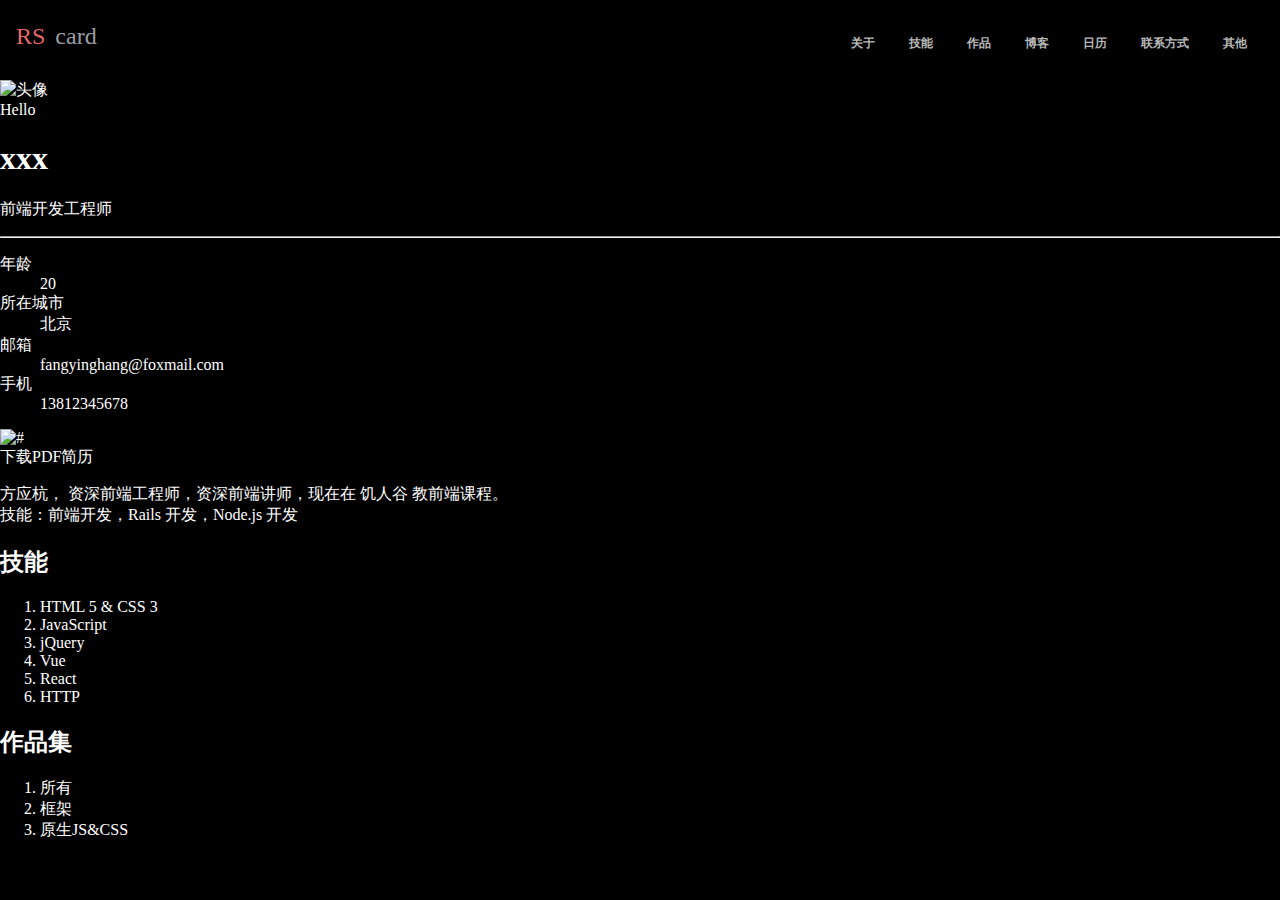
==== index.html @ 77efae64 "f" ====
<!DOCTYPE html>
 <html>
  <head>
   <title>个人简历</title>
   <link rel="stylesheet" href="a.css">
  </head>
   <body>
     <div class="topNavBar clearfix">
     <a class="logo" href="#" alt=logo style="float:left">
         <span class="rs">RS</span>
         <span class="card">card</span>
     </a>
     <nav style="float:right">
         <ul class="clearfix">
            <li><a href="#">关于</a></li>
            <li><a href="#">技能</a></li>
            <li><a href="#">作品</a></li>
            <li><a href="#">博客</a></li>
            <li><a href="#">日历</a></li>
            <li><a href="#">联系方式</a></li>
            <li><a href="#">其他</a></li>
         </ul>
     </nav>
    </div>
     <div class="banner" style="background-image: url(#)">
     </div>
     <main>
         <div class="card">
        <div class="picture">
            <img src="#" alt="头像">
        </div> 
        <div class="text">
            <div class="profile">
            <span class="welcome">Hello</span>
            <h1>xxx</h1>
            <p>前端开发工程师</p>
            <hr>
            <dl>
                <dt>年龄</dt>
                <dd>20</dd>
                <dt>所在城市</dt>
                <dd>北京</dd>
                <dt>邮箱</dt>
                <dd>fangyinghang@foxmail.com</dd>
                <dt>手机</dt>
                <dd>13812345678</dd>
            </dl>
          </div>
           <footer class="media">
               <a href="#"><img src="#" alt="#"></a>
               <a href=""><img src="" alt=""></a>
               <a href=""><img src="" alt=""></a>
               <a href=""><img src="" alt=""></a>
               <a href=""><img src="" alt=""></a>
               <a href=""><img src="" alt=""></a>
               <a href=""><img src="" alt=""></a>

           </footer>
        </div>
        </div>
        <a class="button" href="#">下载PDF简历</a>
     
       <p>
            方应杭， 资深前端工程师，资深前端讲师，现在在 饥人谷 教前端课程。<br>
            技能：前端开发，Rails 开发，Node.js 开发
       </p>
        </main>
        <section>
            <h2>技能</h2>
            <ol>
                <li>HTML 5 &amp; CSS 3</li>
                <li>JavaScript</li>
                <li>jQuery</li>
                <li>Vue</li>
                <li>React</li>
                <li>HTTP</li>
            </ol>
        </section>
        <section>
            <h2>作品集</h2>
             <nav>
                 <ol>
                     <li>所有</li>
                     <li>框架</li>
                     <li>原生JS&amp;CSS</li>
                 </ol>
             </nav>
             <div class="jobs">
                 <div class="big"></div>
                 <div class="small"></div>
                 <div class="small"></div>
             </div>
        </section>
   </body>
   </html>
---- a.css ----
body{
    background: black;
    color:white;
    margin: 0;
}
a{
    color: inherit;
    text-decoration: none;
}
.clearfix::after {
    content: "";
    display: block;
    clear: both;
}
.topNavBar{
    padding: 20px 16px 20px 16px;
}

.topNavBar>nav{
    padding-top:7px;
}
.topNavBar>nav>ul{
    list-style: none;
    margin: 0;
    padding: 0;

}
.topNavBar>nav>ul>li{
    float: left;
    margin-left: 17px;
    margin-right: 17px; 
}
.topNavBar>nav>ul>li>a{
    font-size: 12px;
    color: #b7b7b7;
    text-decoration: none;
    font-weight: bold;
    border-bottom: 3px solid transparent;
    border-top: 3px solid transparent;
    padding-top: 5px;
    padding-bottom: 5px;
    display: block;
}
.topNavBar>nav>ul>li>a:hover{
    border-bottom: 3px solid #e06567;
}
.topNavBar .logo{
    font-size: 24px;
    font-family: 'Arial Black';
    padding-top:  3px;
    padding-bottom: 4px;
}
.topNavBar .logo .rs{
    margin-right: 4px;
    color:#E6686A;
}
.topNavBar .logo .card{
    font-size: 24px;
    color: #9A9Da2;
}
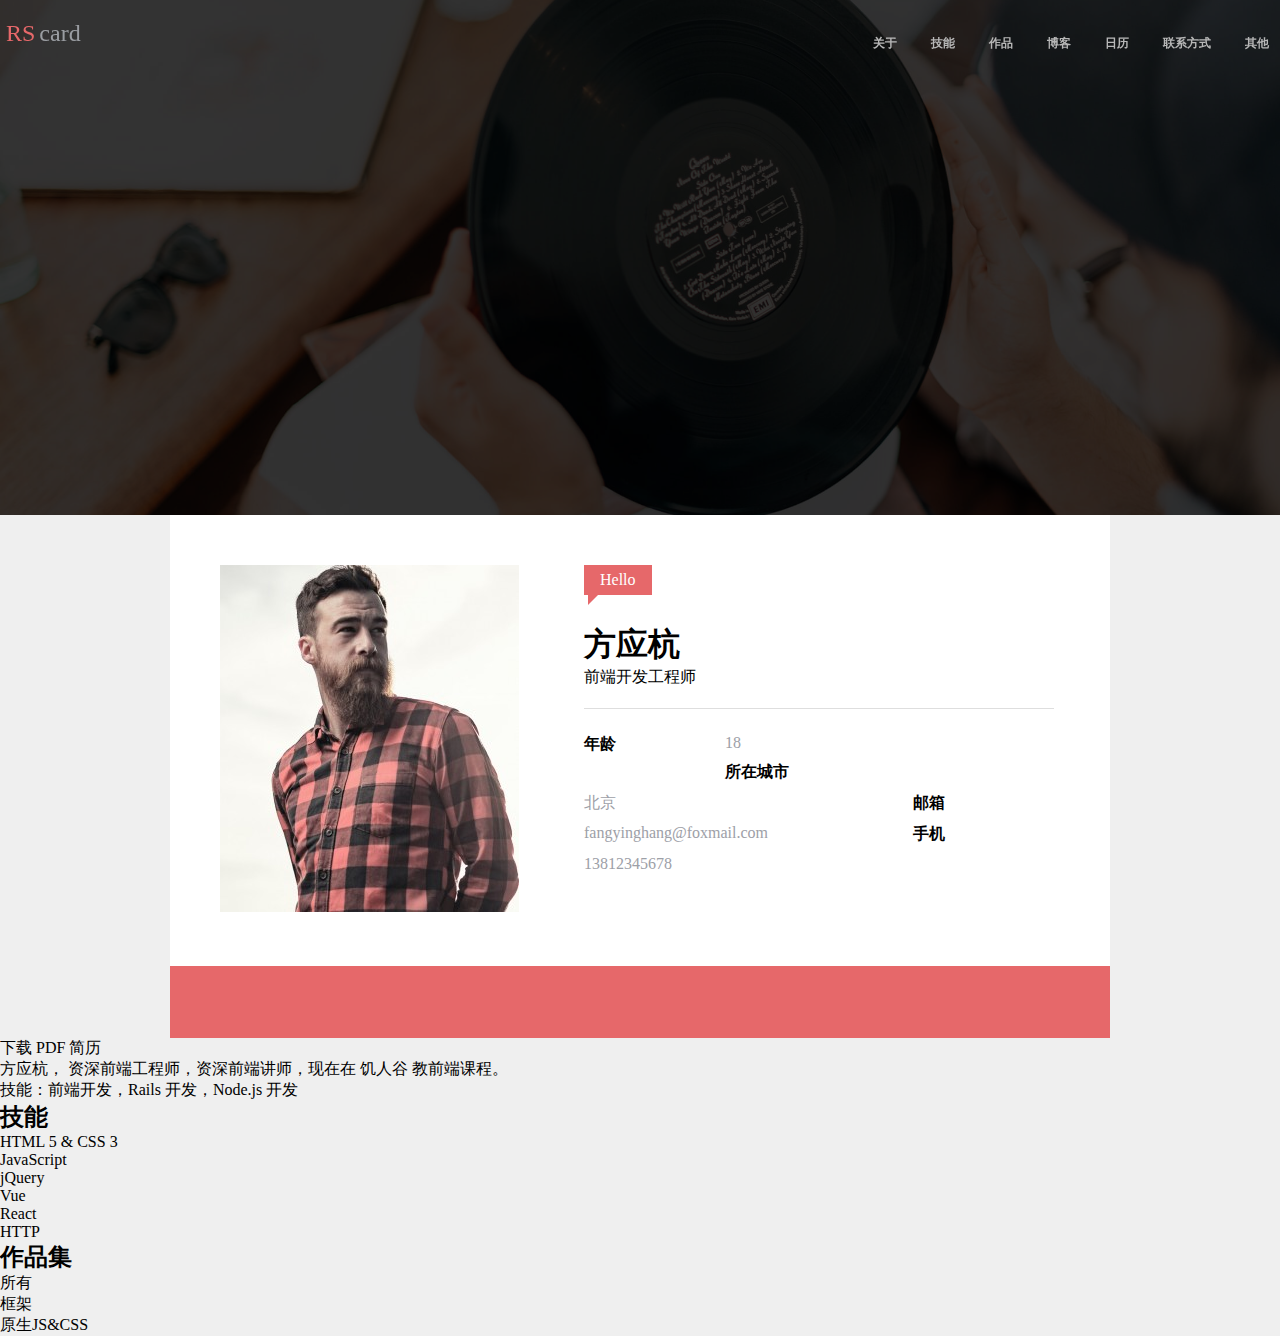
==== commit dafe465a: "first commit" ====
--- a/index.html
+++ b/index.html
@@ -1,95 +1,109 @@
-<!DOCTYPE html>
- <html>
-  <head>
-   <title>个人简历</title>
-   <link rel="stylesheet" href="a.css">
-  </head>
-   <body>
-     <div class="topNavBar clearfix">
-     <a class="logo" href="#" alt=logo style="float:left">
-         <span class="rs">RS</span>
-         <span class="card">card</span>
-     </a>
-     <nav style="float:right">
-         <ul class="clearfix">
-            <li><a href="#">关于</a></li>
-            <li><a href="#">技能</a></li>
-            <li><a href="#">作品</a></li>
-            <li><a href="#">博客</a></li>
-            <li><a href="#">日历</a></li>
-            <li><a href="#">联系方式</a></li>
-            <li><a href="#">其他</a></li>
-         </ul>
-     </nav>
-    </div>
-     <div class="banner" style="background-image: url(#)">
-     </div>
-     <main>
-         <div class="card">
-        <div class="picture">
-            <img src="#" alt="头像">
-        </div> 
-        <div class="text">
-            <div class="profile">
-            <span class="welcome">Hello</span>
-            <h1>xxx</h1>
-            <p>前端开发工程师</p>
-            <hr>
-            <dl>
-                <dt>年龄</dt>
-                <dd>20</dd>
-                <dt>所在城市</dt>
-                <dd>北京</dd>
-                <dt>邮箱</dt>
-                <dd>fangyinghang@foxmail.com</dd>
-                <dt>手机</dt>
-                <dd>13812345678</dd>
-            </dl>
-          </div>
-           <footer class="media">
-               <a href="#"><img src="#" alt="#"></a>
-               <a href=""><img src="" alt=""></a>
-               <a href=""><img src="" alt=""></a>
-               <a href=""><img src="" alt=""></a>
-               <a href=""><img src="" alt=""></a>
-               <a href=""><img src="" alt=""></a>
-               <a href=""><img src="" alt=""></a>
-
-           </footer>
-        </div>
-        </div>
-        <a class="button" href="#">下载PDF简历</a>
-     
-       <p>
-            方应杭， 资深前端工程师，资深前端讲师，现在在 饥人谷 教前端课程。<br>
-            技能：前端开发，Rails 开发，Node.js 开发
-       </p>
-        </main>
-        <section>
-            <h2>技能</h2>
-            <ol>
-                <li>HTML 5 &amp; CSS 3</li>
-                <li>JavaScript</li>
-                <li>jQuery</li>
-                <li>Vue</li>
-                <li>React</li>
-                <li>HTTP</li>
-            </ol>
-        </section>
-        <section>
-            <h2>作品集</h2>
-             <nav>
-                 <ol>
-                     <li>所有</li>
-                     <li>框架</li>
-                     <li>原生JS&amp;CSS</li>
-                 </ol>
-             </nav>
-             <div class="jobs">
-                 <div class="big"></div>
-                 <div class="small"></div>
-                 <div class="small"></div>
-             </div>
-        </section>
-   </body>
+<!DOCTYPE html>
+ <html>
+  <head>
+   <title>个人简历</title>
+   <link rel="stylesheet" href="a.css">
+   <script src="//at.alicdn.com/t/font_451045_32zbfqegtq3t0529.js"></script>
+  </head>
+   <body>
+     <div class="topNavBar clearfix">
+     <a class="logo" href="#" alt=logo>
+         <span class="rs">RS</span><span class="card">card</span>
+     </a>
+       <nav>
+         <ul class="clearfix">
+            <li><a href="#">关于</a></li>
+            <li><a href="#">技能</a></li>
+            <li><a href="#">作品</a></li>
+            <li><a href="#">博客</a></li>
+            <li><a href="#">日历</a></li>
+            <li><a href="#">联系方式</a></li>
+            <li><a href="#">其他</a></li>
+         </ul>
+       </nav>
+    </div>
+     <div class="banner">
+    <div class="mask"></div>
+  </div>
+  <main>
+    <div class="userCard">
+      <div class="pictureAndText clearfix">
+        <div class="picture">
+          <img src="./img/avatar.jpg" width=299 height=347 alt="头像">
+        </div>
+        <div class="text">
+          <span class="welcome">Hello
+            <span class="triangle"></span>
+          </span>
+          <h1>方应杭</h1>
+          <p>前端开发工程师</p>
+          <hr>
+          <dl>
+            <dt>年龄</dt>
+            <dd>18</dd>
+            <dt>所在城市</dt>
+            <dd>北京</dd>
+            <dt>邮箱</dt>
+            <dd>fangyinghang@foxmail.com</dd>
+            <dt>手机</dt>
+            <dd>13812345678</dd>
+          </dl>
+        </div>
+      </div>
+      <footer class="media">
+            <a href="#">
+              <svg class="icon" aria-hidden="true">
+                  <use xlink:href="#icon-github"></use>
+              </svg>
+            </a>
+            <a href="#">
+              <svg class="icon" aria-hidden="true">
+                  <use xlink:href="#icon-Ankerwebicon-"></use>
+              </svg>
+            </a>
+            <a href="#">
+              <svg class="icon" aria-hidden="true">
+                  <use xlink:href="#icon-weibo"></use>
+              </svg>
+            </a>
+          </footer>
+    </div>
+
+    <a class="button" href="#">下载 PDF 简历</a>
+
+    <p>
+      方应杭， 资深前端工程师，资深前端讲师，现在在 饥人谷 教前端课程。
+      <br> 技能：前端开发，Rails 开发，Node.js 开发
+    </p>
+
+  </main>
+  <section>
+    <h2>技能</h2>
+    <ol>
+      <li>HTML 5 &amp; CSS 3</li>
+      <li>JavaScript</li>
+      <li>jQuery</li>
+      <li>Vue</li>
+      <li>React</li>
+      <li>HTTP</li>
+    </ol>
+  </section>
+  <section>
+    <h2>作品集</h2>
+    <nav>
+      <ol>
+        <li>所有</li>
+        <li>框架</li>
+        <li>原生JS&amp;CSS</li>
+      </ol>
+    </nav>
+
+    <div class="jobs">
+      <div class="big"></div>
+      <div class="small"></div>
+      <div class="small"></div>
+    </div>
+
+  </section>
+   </body>
    </html>--- a/a.css
+++ b/a.css
@@ -1,60 +1,162 @@
-body{
-    background: black;
-    color:white;
-    margin: 0;
-}
-a{
-    color: inherit;
-    text-decoration: none;
-}
-.clearfix::after {
-    content: "";
-    display: block;
-    clear: both;
-}
-.topNavBar{
-    padding: 20px 16px 20px 16px;
-}
-
-.topNavBar>nav{
-    padding-top:7px;
-}
-.topNavBar>nav>ul{
-    list-style: none;
-    margin: 0;
-    padding: 0;
-
-}
-.topNavBar>nav>ul>li{
-    float: left;
-    margin-left: 17px;
-    margin-right: 17px; 
-}
-.topNavBar>nav>ul>li>a{
-    font-size: 12px;
-    color: #b7b7b7;
-    text-decoration: none;
-    font-weight: bold;
-    border-bottom: 3px solid transparent;
-    border-top: 3px solid transparent;
-    padding-top: 5px;
-    padding-bottom: 5px;
-    display: block;
-}
-.topNavBar>nav>ul>li>a:hover{
-    border-bottom: 3px solid #e06567;
-}
-.topNavBar .logo{
-    font-size: 24px;
-    font-family: 'Arial Black';
-    padding-top:  3px;
-    padding-bottom: 4px;
-}
-.topNavBar .logo .rs{
-    margin-right: 4px;
-    color:#E6686A;
-}
-.topNavBar .logo .card{
-    font-size: 24px;
-    color: #9A9Da2;
-}+body {
+    background: #efefef;
+    margin: 0;
+  }
+  a {
+    color: inherit;
+    text-decoration: none;
+  }
+  * {
+    margin: 0;
+    padding: 0;
+  }
+  hr{
+    height: 0;
+    border: none;
+    border-top: 1px solid #DEDEDE;
+  }
+  .clearfix::after {
+    content: '';
+    display: block;
+    clear: both;
+  }
+  
+  .topNavBar {
+    padding: 20px 0px 20px 6px;
+    position: fixed;
+    top: 0;
+    left: 0;
+    width: 100%;
+  }
+  .topNavBar-inner {
+    padding: 0 16px;
+  }
+  .topNavBar nav {
+      float: right;
+    padding-top: 7px;
+  }
+  .topNavBar nav > ul {
+    list-style: none;
+    margin: 0;
+    padding: 0;
+  }
+  .topNavBar nav > ul > li {
+    float: left;
+    margin-left: 17px;
+    margin-right: 17px;
+  }
+  .topNavBar nav > ul > li > a {
+    font-size: 12px;
+    color: #b7b7b7;
+    font-weight: bold;
+    border-top: 3px solid transparent;
+    border-bottom: 3px solid transparent;
+    padding-top: 5px;
+    padding-bottom: 5px;
+    display: block;
+  }
+  .topNavBar nav > ul > li > a:hover {
+    border-bottom: 3px solid #e06567;
+  }
+  
+  .topNavBar .logo {
+    font-size: 24px;
+    font-family: 'Arial Black';
+    padding-top: 3px;
+    padding-bottom: 4px;
+  }
+  .topNavBar .logo .rs {
+    margin-right: 4px;
+    color: #e6686a;
+  }
+  .topNavBar .logo .card {
+    color: #9a9da2;
+  }
+  .banner {
+    height: 515px;
+    background-image: url(./img/rs-cover.jpg);
+    background-position: center center;
+    background-size: cover;
+  }
+  .banner .mask {
+    height: 515px;
+    background-color: rgba(0, 0, 0, 0.8);
+  }
+  
+  .userCard {
+    max-width: 940px;
+    margin-left: auto;
+    margin-right: auto;
+    background-color: #ffffff;
+  }
+  .userCard .welcome {
+    background: #e6686a;
+    color: white;
+    display: inline-block;
+    padding: 4px 16px;
+    line-height: 22px;
+    position: relative;
+    margin-bottom: 10px;
+  }
+  .userCard .welcome .triangle {
+    display: block;
+    border: 10px solid transparent;
+    width: 0px;
+    border-left-color: #e6686a;
+    border-top-width: 0px;
+    position: absolute;
+    left: 4px;
+    top: 100%;
+  }
+  .userCard .picture {
+    float: left;
+  }
+  .userCard .text {
+    float: left;
+    margin-left: 65px;
+    width: 470px;
+  }
+  .userCard .text h1{
+    margin-top: 18px;
+  }
+  .userCard .text hr{
+    margin: 20px 0;
+  }
+  .userCard .pictureAndText {
+    padding: 50px;
+  }
+  .userCard dl dt,
+  .userCard dl dd{
+    float: left;
+    padding: 5px 0;
+  }
+  .userCard dl dt{
+    width: 30%;
+    font-weight: bold;
+  }
+  .userCard dl dd{
+    width: 70%;
+    color: #9da0a7;
+  }
+  
+  .userCard > footer.media{
+    background: #E6686A;
+    text-align: center;
+  }
+  .userCard > footer.media > a{
+    display: inline-block;
+    width: 40px;
+    line-height: 30px;
+    padding: 5px 0;
+    border-radius: 50%;
+    margin: 16px;
+  }
+  .userCard > footer.media > a:hover{
+    background: #CF5D5F;
+  }
+  .userCard svg{
+    width: 30px;
+    height: 30px; 
+    fill: white;
+    vertical-align: top;
+  }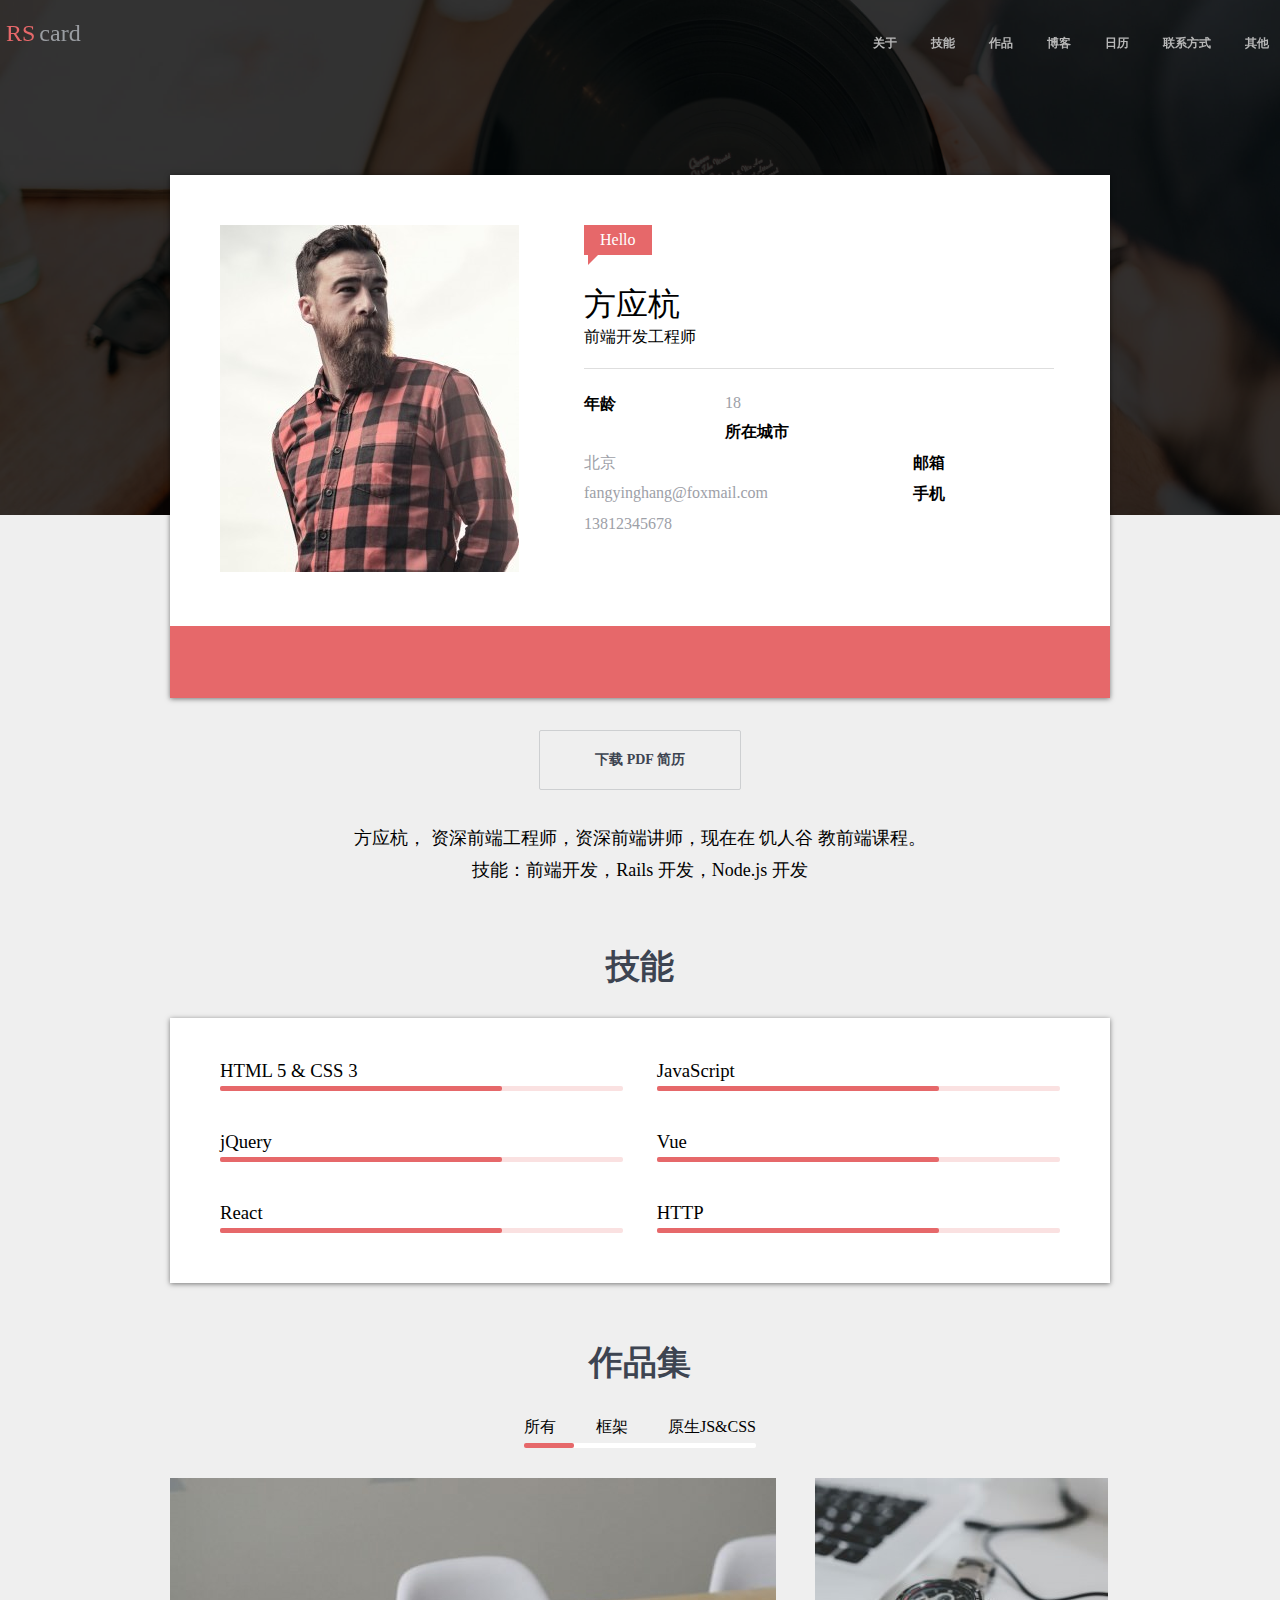
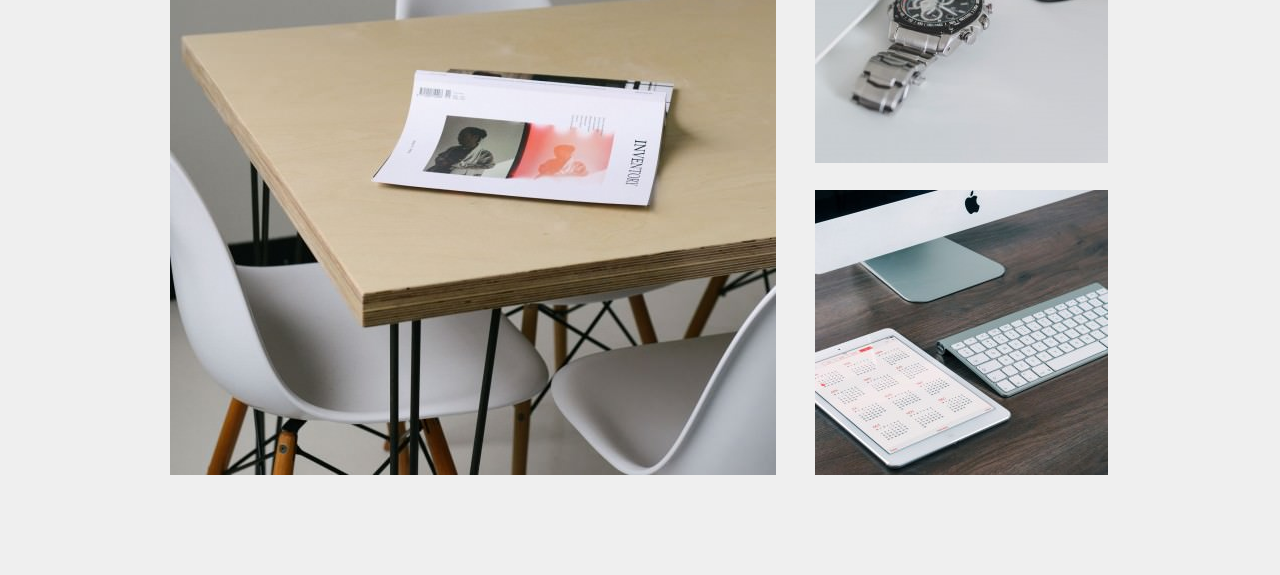
==== commit 7332acd6: "第二次" ====
--- a/index.html
+++ b/index.html
@@ -3,7 +3,7 @@
   <head>
    <title>个人简历</title>
    <link rel="stylesheet" href="a.css">
-   <script src="//at.alicdn.com/t/font_451045_32zbfqegtq3t0529.js"></script>
+   <script src=""></script>
   </head>
    <body>
      <div class="topNavBar clearfix">
@@ -51,57 +51,106 @@
         </div>
       </div>
       <footer class="media">
-            <a href="#">
-              <svg class="icon" aria-hidden="true">
-                  <use xlink:href="#icon-github"></use>
-              </svg>
-            </a>
-            <a href="#">
-              <svg class="icon" aria-hidden="true">
-                  <use xlink:href="#icon-Ankerwebicon-"></use>
-              </svg>
-            </a>
-            <a href="#">
-              <svg class="icon" aria-hidden="true">
-                  <use xlink:href="#icon-weibo"></use>
-              </svg>
-            </a>
-          </footer>
+          <a href="#">
+            <svg class="icon" aria-hidden="true">
+                <use xlink:href="#icon-github"></use>
+            </svg>
+          </a>
+          <a href="#">
+            <svg class="icon" aria-hidden="true">
+                <use xlink:href="#icon-Ankerwebicon-"></use>
+            </svg>
+          </a>
+          <a href="#">
+            <svg class="icon" aria-hidden="true">
+                <use xlink:href="#icon-weibo"></use>
+            </svg>
+          </a>
+        </footer>
     </div>
-
-    <a class="button" href="#">下载 PDF 简历</a>
-
-    <p>
+    <p class="downloadResume-wrapper">
+    <a class="downloadResume" href="./xx.pdf" target="_blank" download>下载 PDF 简历</a>
+    </p>
+    <p class="selfIntroduction">
       方应杭， 资深前端工程师，资深前端讲师，现在在 饥人谷 教前端课程。
       <br> 技能：前端开发，Rails 开发，Node.js 开发
     </p>
 
   </main>
-  <section>
+  <section class="skills">
     <h2>技能</h2>
-    <ol>
-      <li>HTML 5 &amp; CSS 3</li>
-      <li>JavaScript</li>
-      <li>jQuery</li>
-      <li>Vue</li>
-      <li>React</li>
-      <li>HTTP</li>
+    <ol class="clearfix">
+      <li>
+        <h3>HTML 5 &amp; CSS 3</h3>
+        <div class="progressBar">
+          <div class="progress"></div>
+        </div>
+      </li>
+      <li>
+          <h3>JavaScript</h3>
+          <div class="progressBar">
+            <div class="progress"></div>
+          </div>
+        </li>
+        <li>
+            <h3>jQuery</h3>
+            <div class="progressBar">
+              <div class="progress"></div>
+            </div>
+          </li>
+      <li>
+        <h3>Vue</h3>
+        <div class="progressBar">
+          <div class="progress"></div>
+        </div>
+      </li>
+      <li> 
+        <h3>React</h3>
+        <div class="progressBar">
+          <div class="progress"></div>
+        </div>
+      </li>
+      <li> 
+        <h3>HTTP</h3>
+        <div class="progressBar">
+          <div class="progress"></div>
+        </div>
+      </li>
     </ol>
   </section>
-  <section>
+  <section class="portfolio">
     <h2>作品集</h2>
     <nav>
-      <ol>
-        <li>所有</li>
-        <li>框架</li>
-        <li>原生JS&amp;CSS</li>
+      <ol class="clearfix">
+        <li id="portfolio1">所有</li>
+        <li id="portfolio2">框架</li>
+        <li id="portfolio3">原生JS&amp;CSS</li>
       </ol>
+      <div id="portfolioBar" class="bar state-1">
+        <div class="bar-inner"></div>
+      </div>
     </nav>
-
-    <div class="jobs">
-      <div class="big"></div>
-      <div class="small"></div>
-      <div class="small"></div>
+       <script>
+        portfolio1.onclick=function(){
+          portfolioBar.className='bar state-1'
+        }
+        portfolio2.onclick=function(){
+          portfolioBar.className='bar state-2'
+        }
+        portfolio3.onclick=function(){
+          portfolioBar.className='bar state-3'
+        }
+       </script>
+    <div class="works" style="height: 597px;">
+      <div class="big" style="top: 0; left:0;">
+        <img src="./img/1.jpg" alt="作品1">
+      </div>
+      <div class="small" style="top: 0; left: 645px;">
+        <img src="./img/2.jpg" alt="作品2">
+      </div>
+      <div class="small" style="top: 312px; left: 645px;">
+        <img src="./img/3.jpg" alt="作品3">
+      </div>
     </div>
 
   </section>
--- a/a.css
+++ b/a.css
@@ -20,7 +20,12 @@
     display: block;
     clear: both;
   }
-  
+  ul,ol{
+    list-style: none;
+  }
+  h1,h2,h3,h4,h5,h6{
+    font-weight: normal;
+  }
   .topNavBar {
     padding: 20px 0px 20px 6px;
     position: fixed;
@@ -88,6 +93,7 @@
     margin-left: auto;
     margin-right: auto;
     background-color: #ffffff;
+    box-shadow: 0px 1px 5px 0px rgba(0, 0, 0, 0.5);
   }
   .userCard .welcome {
     background: #e6686a;
@@ -159,4 +165,139 @@
     height: 30px; 
     fill: white;
     vertical-align: top;
+  }
+  body >main{
+      margin-top: -340px;
+  }
+  body >main .downloadResume-wrapper{
+      text-align: center;
+  }
+  body >main .downloadResume{
+      font-size: 14px;
+      line-height: 16px;
+      padding: 21px 55px;
+      display: inline-block;
+      border: 1px solid #cdcfd1;
+      background: #efefef;
+      border-radius: 2px;
+      color: #3d4451;
+      font-weight: bold;
+      margin: 32px 0;
+      transition: box-shadow 0.2s;
+  }
+  body >main .downloadResume:hover{
+      box-shadow: 0px 4px 13px 0px rgba(0, 0, 0, 0.2);
+  }
+  .selfIntroduction{
+      max-width: 940px;
+      margin-left: auto;
+      margin-right: auto;
+      text-align: center;
+      font-family: kai;
+      line-height: 1.8;
+      font-size: 18px;
+  }
+  section.skills,
+  section.portfolio{
+      max-width: 940px;
+      margin-left: auto;
+      margin-right: auto;
+      margin-top: 60px;
+  }
+  section.skills >h2,
+  section.portfolio> h2{
+      font-size: 34px;
+      color: #3d4451;
+      line-height: 1.2;
+      font-weight: 600;
+      text-align: center;
+  }
+  section.skills >h3{
+    font-size: 14px;
+    line-height: 1.1;
+    padding-right: 40px;
+  }
+  section.skills > ol{
+    background: white;
+    box-shadow: 0px 1px 5px 0px rgba(0, 0, 0, 0.5);
+    padding: 42px 50px 10px;
+    margin-top: 30px;
+  }
+  section.skills >ol>li{
+    float: left;
+    width: 48%;
+    box-sizing: border-box;
+   
+  }
+  section.skills >ol>li:nth-child(even) {
+    float: right;
+  }
+  section.skills .progressBar{
+    height: 5px;
+    background: #fae1e1;
+    border-radius: 2px;
+    margin: 4px 0 40px;
+  }
+  section.skills .progressBar >.progress{
+    height: 100%;
+    background: #e6686a;
+    width: 70%;
+    border-radius: 2px;
+  }
+  section.portfolio{
+    text-align: center;
+    margin-bottom: 100px;
+  }
+  section.portfolio >nav{
+    text-align: center;
+    margin-top: 34px;
+  }
+  section.portfolio >nav >ol{
+    margin: 0 auto;
+    display: inline-block;
+    vertical-align: top;
+  }
+  section.portfolio >nav >ol>li{
+    float: left;
+    margin-left: 40px;
+    cursor: pointer;
+  }
+  section.portfolio >nav >ol> li:first-child{
+    margin-left: 0;
+  }
+  section.portfolio >nav{
+    display: inline-block;
+    vertical-align: top;
+  }
+  section.portfolio >nav .bar{
+    height: 5px;
+    background: white;
+    margin-top: 5px;
+    margin-bottom: 30px;
+    border-radius: 2px;
+  }
+  section.portfolio >nav .bar-inner{
+    height: 100%;
+    background: #e6686a;
+    transition: all 0.3s;
+    border-radius: 2px;
+  }
+  section.portfolio >nav .bar.state-1 .bar-inner{
+    margin-left: 0;
+    width: 50px;
+  }
+  section.portfolio >nav .bar.state-2 .bar-inner{
+    margin-left: 65px;
+    width: 50px;
+  }
+  section.portfolio >nav .bar.state-3 .bar-inner{
+    margin-left: 140px;
+    width: 96px;
+  }
+  section.portfolio .works{
+    position: relative;
+  }
+  section.portfolio .works> .big,
+  section.portfolio .works > .small{
+    position:absolute;
   }